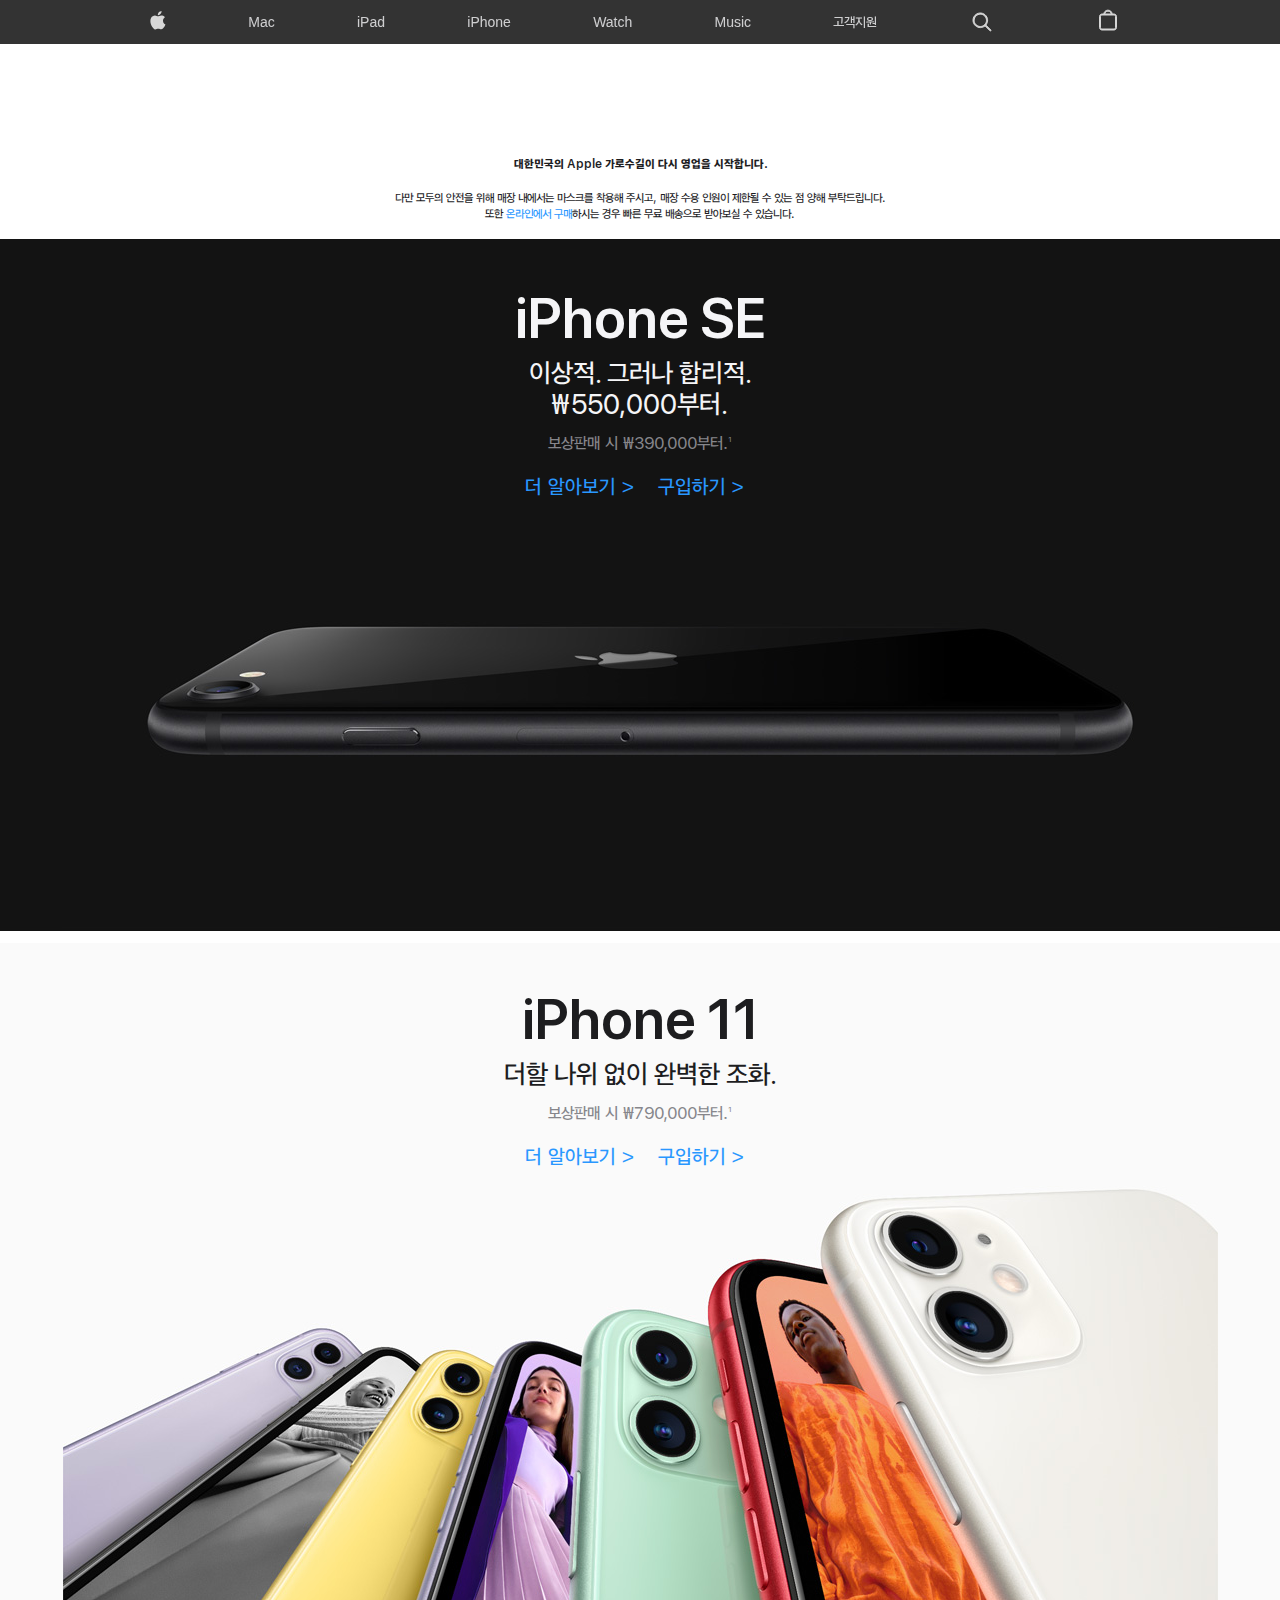
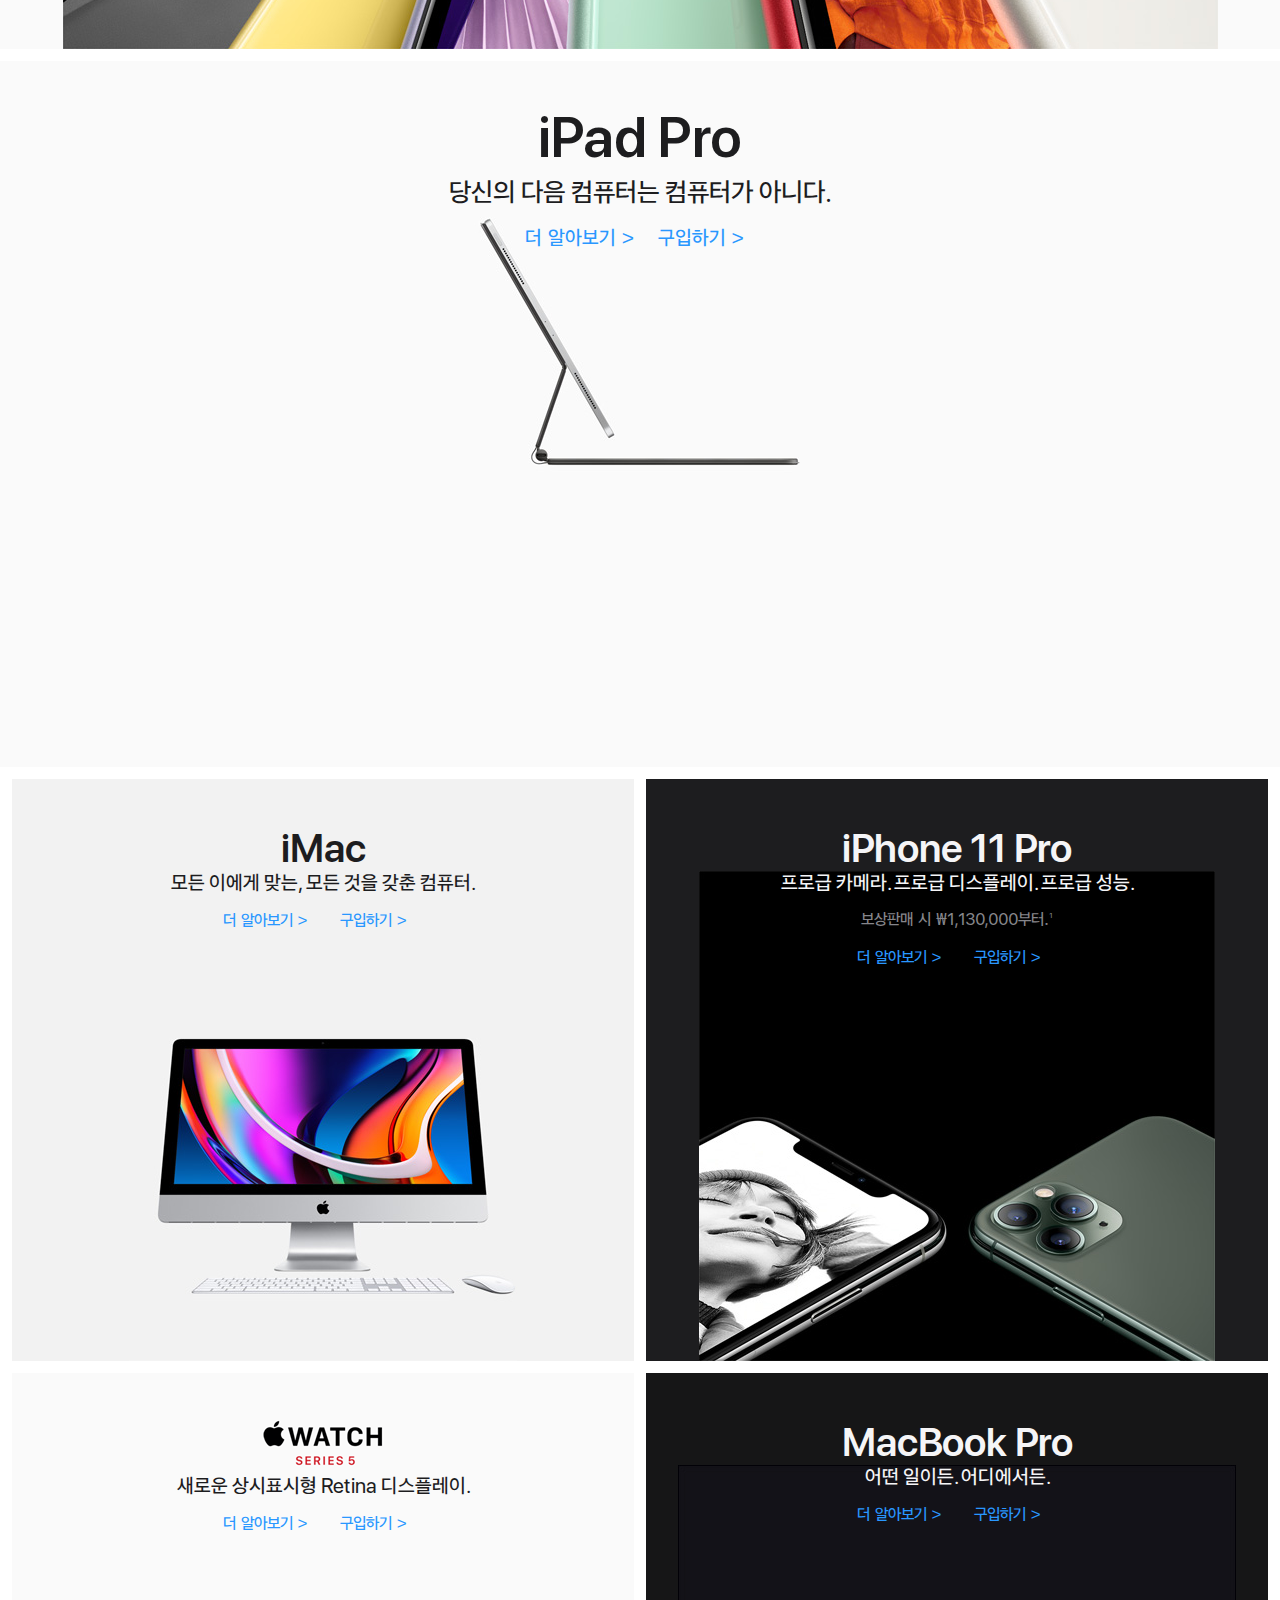
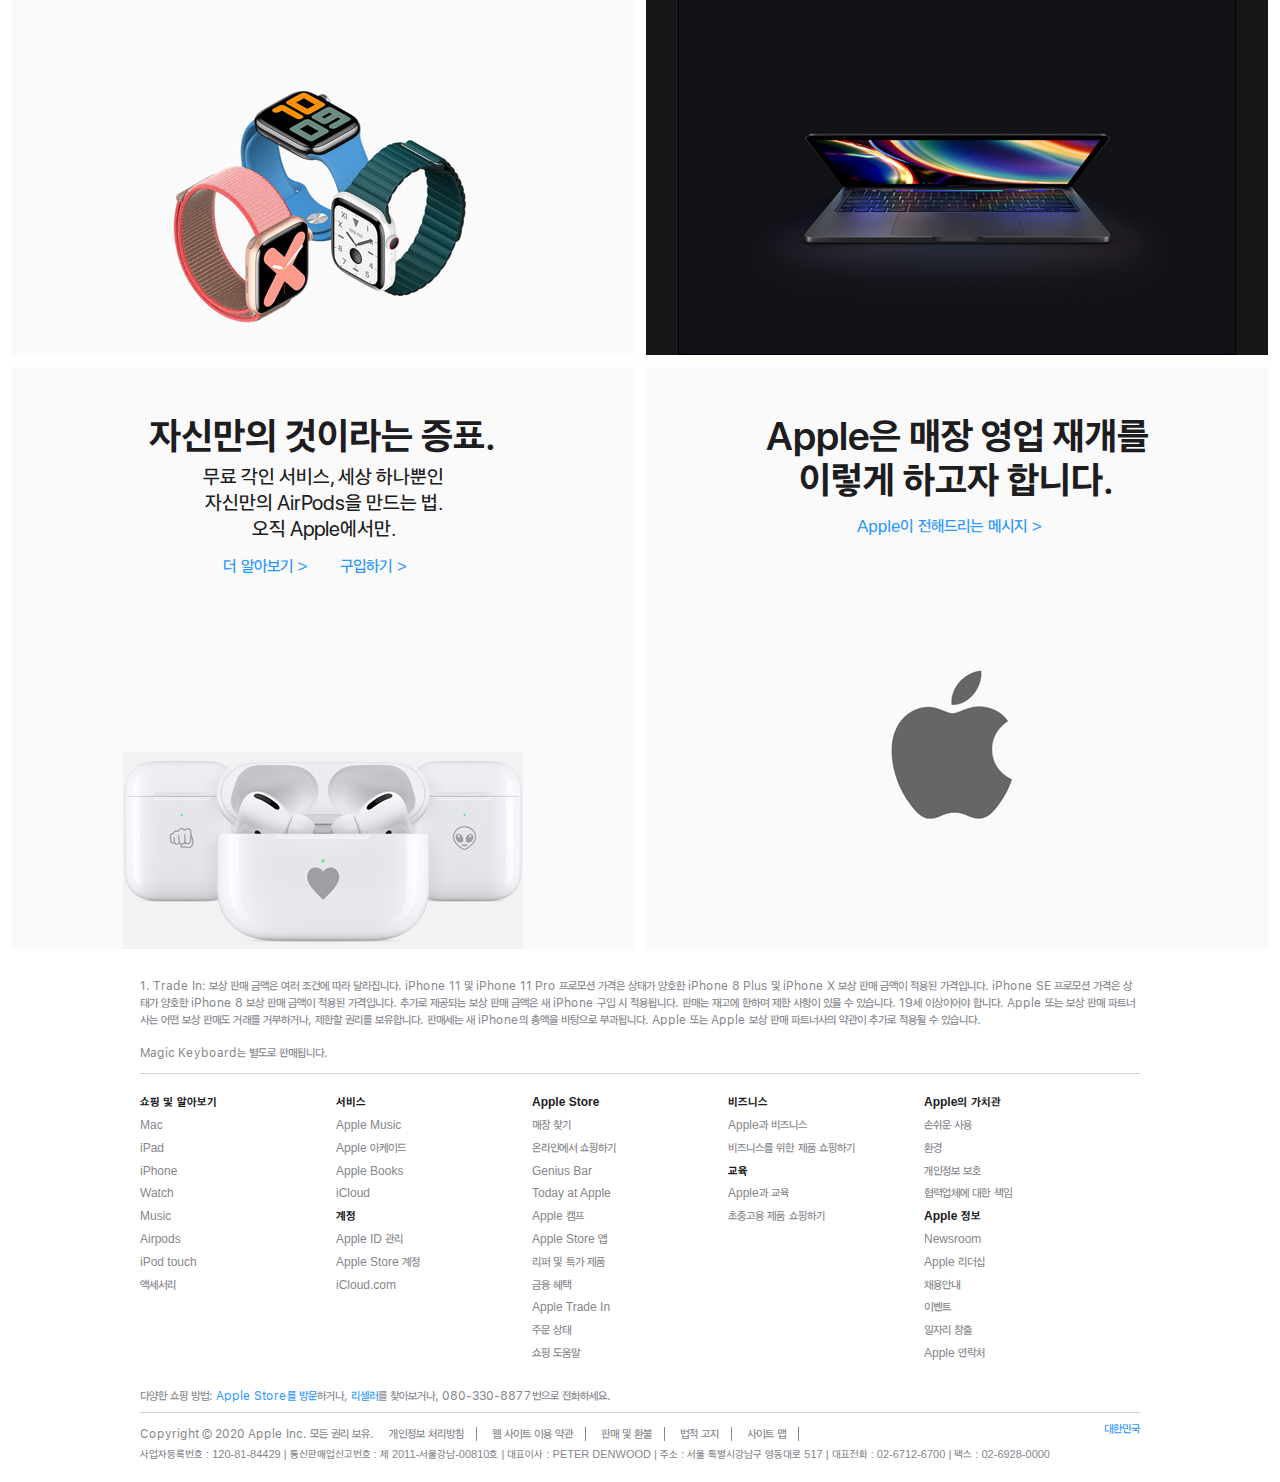
==== index.html @ c3482b44 "Add files via upload" ====
<html lang="ko">
<head>
   
   <title>Apple</title>

   <meta charset="UTF-8">
   <meta name="viewport" content="width=device-width, initial-scale=1.0">
   <meta name="description" content="Apple이 제시하는 혁신적인 세상을 만나고, iPhone, iPad, Apple Watch, Mac 등을 구입하는 것은 물론, Apple 액세서리, 엔터테인먼트, 전문가 기기 지원에 대해서도 살펴볼 수 있습니다.">
   <meta name="keywords" content="iMac,iPhone,iPad, Macbook,Apple TV,macOS,Digital,Smartphone">
   <meta name="author" content="Apple Inc.">

   <link rel="icon" type="image/x-icon" href="favicon.ico">
   <link rel="icon" type="image/x-icon" href="img/favicon_apple16.png" sizes="16x16">

   <link rel="stylesheet" type="text/css" href="css/common.css">
   <link rel="stylesheet" type="text/css" href="css/index.css">

   <!-- <link href="https://fonts.googleapis.com/css2?family=Nanum+Myeongjo&display=swap" rel="stylesheet"> -->
  
</head>

<body>

<header>
   <nav id="gnb"> 
      <ul class="nav_menu color_white_245"> 
         <li class="nav_menu_logo"><a href="index.html"><img src="img/nav_logo.svg"></a></li>
         <a href="mac/mac1.html" class="text_decoration_none"><li class="nav_menu_item">Mac</li></a>
         <a href="ipad/ipad.html"><li class="nav_menu_item">iPad</li></a>
         <a href="iphone/iphone.html"><li class="nav_menu_item">iPhone</li></a>
         <a href="watch/watch.html"><li class="nav_menu_item">Watch</li></a>
      <!-- <ul>
         <li>sub li 1</li>
         <li>sub li 2</li>
         <li>sub li 3</li>
      </ul> -->

         <a href="music/music.html"><li class="nav_menu_item">Music</li></a>
         <a href="support/support.html"><li class="nav_menu_item">고객지원</li></a>
         <a href=""><li class="nav_menu_item"><img src="img/nav_search.svg"></li></a>
         <a href=""><li class="nav_menu_item"><img src="img/nav_store.svg"></li></a>
         
      </ul>
   </nav>

   <nav id="gnb_m">
      <ul class="nav_menu_m">
         <li class="nav_menu_m_item">
            <a href="" class="nav_menu_m_button">
               <span></span>
               <span></span>
               <span></span>
            </a>
         </li>
         <li class="nav_menu_m_logo">
            <a href="index.html"><img src="img/nav_logo.svg"></a>
         </li>
         <li class="nav_menu_m_item">
            <a href=""><img src="img/nav_store.svg"></a>
         </li>
      </ul>
   </nav>
</header>

<main>
   <section id="alert">
         <div class="alert_banner bg_color_white">
            <p class="text_align_center">
               <strong>대한민국의 Apple 가로수길이 다시 영업을 시작합니다.</strong><br>
               <br>
               <span>다만 모두의 안전을 위해 매장 내에서는 마스크를 착용해 주시고,</span> 매장 수용 인원이 제한될 수 있는 점 양해 부탁드립니다.<br>
               또한 <a href="">온라인에서 구매</a>하시는 경우 빠른 무료 배송으로 받아보실 수 있습니다.
            </p>
         </div>
   </section>

   <section id="hero">

      <!-- Hero iPhnoneSE begin -->
      <div class="hero_iphonese bg_color_dark">
         <h2 class="text_align_center color_white_245">iPhone SE</h2>
         <h3 class="text_align_center color_white_245 margin_top_6">이상적. 그러나 합리적.<br>
         &#8361;550,000부터.</h3>
         <p class="p_large_17 color_gray_134 text_align_center margin_top_6">보상판매 시 &#8361;390,000부터.<sup>1</sup></p>
         <div class="link_more_wrap">
            <a href="">더 알아보기</a> &#62;
            <a href="" class="link_buy">구입하기</a> &#62;
         </div>
      </div>
      <!-- Hero iPhnoneSE end -->

      <!-- Hero iPhnone11 begin -->
      <div class="hero_iphone11 bg_color_gray_250">
         <h2 class="text_align_center color_dark">iPhone 11</h2>
         <h3 class="text_align_center color_dark margin_top_6">더할 나위 없이 완벽한 조화.</h3>
         <p class="p_large_17 color_gray_134 text_align_center margin_top_6">보상판매 시 &#8361;790,000부터.<sup>1</sup></p>
         <div class="link_more_wrap">
            <a href="">더 알아보기</a> &#62;
            <a href="" class="link_buy">구입하기</a> &#62;
         </div>
      </div>
      <!-- Hero iPhnone11 end -->

      <!-- Hero iPad pro begin -->
      <div class="hero_ipadpro bg_color_gray_250">
         <h2 class="text_align_center color_dark">iPad Pro</h2>
         <h3 class="text_align_center color_dark margin_top_6">당신의 다음 컴퓨터는 컴퓨터가 아니다.</h3>
         <div class="link_more_wrap">
            <a href="">더 알아보기</a> &#62;
            <a href="" class="link_buy">구입하기</a> &#62;
         </div>
      </div>
      <!-- Hero iPhnone pro end -->

   </section>

   <section id="promotion">
      <!-- Promotion 1 begin -->

      <div class="promotion_wrap">
         <!-- Promotion iMac begin -->
         <div class="promotion_imac">
            <h4 class="h4_large_40 text_align_center">iMac</h4>
            <h5 class="h5_large_21 text_align_center">모든 이에게 맞는, 모든 것을 갖춘 컴퓨터.</h5>
            <div class="promotion_link_more_wrap">
               <a href="">더 알아보기</a> &#62;  
               <a href="" class="promotion_link_buy">구입하기</a> &#62;
            </div>
         </div>
         <!-- Promotion iMac end -->

         <!-- Promotion iPhone 11 Pro begin -->
         <div class="promotion_iphone11pro">
            <h4 class="h4_large_40 text_align_center color_white_245">iPhone 11 Pro</h4>
            <h5 class="h5_large_21 text_align_center color_white_245">프로급 카메라. 프로급 디스플레이. 프로급 성능.</h5>
            <p class="p_large_17 color_gray_134 text_align_center margin_top_6">보상판매 시 &#8361;1,130,000부터.<sup>1</sup></p>
            <div class="promotion_link_more_wrap">
               <a href="">더 알아보기</a> &#62;  
               <a href="" class="promotion_link_buy">구입하기</a> &#62;
            </div>
         </div>
         <!-- Promotion iPhone 11 Pro end -->
      </div> 

      <!-- Promotion 1 end -->

      <!-- Promotion 2 begin -->

      <div class="promotion_wrap">
         <!-- Promotion Watch begin -->
         <div class="promotion_watch">
            <h4 class="h4_large_40 text_align_center">
               <img src="img/logo_watch.png" alt="애플 와치 로고" title="와치 로고"> </h4>
            <h5 class="h5_large_21 text_align_center margin_top_6">새로운 상시표시형 Retina 디스플레이.</h5>
            <div class="promotion_link_more_wrap">
               <a href="">더 알아보기</a> &#62;  
               <a href="" class="promotion_link_buy">구입하기</a> &#62;
            </div>
         </div>
         <!-- Promotion iMac end -->

         <!-- Promotion Macbook Pro begin -->
         <div class="promotion_macbookpro">
            <h4 class="h4_large_40 text_align_center color_white_245" title="맥북 프로">MacBook Pro</h4>
            <h5 class="h5_large_21 text_align_center color_white_245">어떤 일이든. 어디에서든.</h5>
            <div class="promotion_link_more_wrap">
               <a href="">더 알아보기</a> &#62;  
               <a href="" class="promotion_link_buy">구입하기</a> &#62;
            </div>
         </div>
         <!-- Promotion Macbbok Pro end -->
      </div> 

      <!-- Promotion 2 end -->

      <!-- Promotion 3 begin -->

      <div class="promotion_wrap">
         <!-- Promotion Airpods begin -->
         <div class="promotion_airpods">
            <h4 class="h4_large_40 text_align_center">자신만의 것이라는 증표.</h4>
            <h5 class="h5_large_21 text_align_center margin_top_6">무료 각인 서비스, 세상 하나뿐인<br>자신만의 AirPods을 만드는 법.<br>오직 Apple에서만.</h5>
            <div class="promotion_link_more_wrap">
               <a href="">더 알아보기</a> &#62;  
               <a href="" class="promotion_link_buy">구입하기</a> &#62;
            </div>
         </div>
         <!-- Promotion iMac end -->

         <!-- Promotion Opensales begin -->
         <div class="promotion_opensales">
            <h4 class="h4_large_40 text_align_center">Apple은 매장 영업 재개를<br>이렇게 하고자 합니다.</h4>
            
            <div class="promotion_link_more_wrap">
               <a href="">Apple이 전해드리는 메시지</a> &#62; 
            </div>
         </div>
         <!-- Promotion Macbbok Pro end -->
      </div> 

      <!-- Promotion 3 end -->

   </section>
</main>   

<footer>
   <div class="footer_wrap">
      <p class="footer_note">1. Trade In: 보상 판매 금액은 여러 조건에 따라 달라집니다. iPhone 11 및 iPhone 11 Pro 프로모션 가격은 상태가 양호한 iPhone 8 Plus 및 iPhone X 보상 판매 금액이
      적용된 가격입니다. iPhone SE 프로모션 가격은 상태가 양호한 iPhone 8 보상 판매 금액이 적용된 가격입니다. 추가로 제공되는 보상 판매 금액은 새 iPhone 구입 시 적용됩니다. 판매는 재고에 한하며 제한 사항이 있을 수 있습니다. 19세 이상이어야 합니다. Apple 또는 보상 판매 파트너사는 어떤 보상 판매도 거래를 거부하거나, 제한할 권리를 보유합니다. 판매세는 새 iPhone의 총액을 바탕으로 부과됩니다.
      Apple 또는 Apple 보상 판매 파트너사의 약관이 추가로 적용될 수 있습니다.<br>
      <br>
      Magic Keyboard는 별도로 판매됩니다.</p>

      <div class="footer_menu"> <!-- 전체 그룹핑 -->
         <div class="footer_menu_column"> <!-- 1단 -->
            <ul class="footer_menu_group">
               <li class="footer_menu_item font_weight_600 color_gray_29">쇼핑 및 알아보기<span>+</span></li>
               <li class="footer_menu_item"><a href="" class="footer_menu_item_text">Mac</a></li>
               <li class="footer_menu_item"><a href="">iPad</a></li>
               <li class="footer_menu_item"><a href="">iPhone</a></li>
               <li class="footer_menu_item"><a href="">Watch</a></li>
               <li class="footer_menu_item"><a href="">Music</a></li>
               <li class="footer_menu_item"><a href="">Airpods</a></li>
               <li class="footer_menu_item"><a href="">iPod touch</a></li>
               <li class="footer_menu_item"><a href="">액세서리</a></li>
            </ul>
         </div>
         <div class="footer_menu_column"> <!-- 2단 -->
            <ul class="footer_menu_group">
               <li>서비스<span>+</span></li>
               <li><a href="">Apple Music</a></li>
               <li><a href="">Apple 아케이드</a></li>
               <li><a href="">Apple Books</a></li>
               <li><a href="">iCloud</a></li>
            </ul>
            <ul class="footer_menu_group">
               <li>계정<span>+</span></li>
               <li><a href="">Apple ID 관리</a></li>
               <li><a href="">Apple Store 계정</a></li>
               <li><a href="">iCloud.com</a></li>
            </ul>
         </div>

         <div class="footer_menu_column"> <!-- 3단 -->
            <ul class="footer_menu_group">
               <li>Apple Store<span>+</span></li>
               <li><a href="">매장 찾기</a></li>
               <li><a href="">온라인에서 쇼핑하기</a></li>
               <li><a href="">Genius Bar</a></li>
               <li><a href="">Today at Apple</a></li>
               <li><a href="">Apple 캠프</a></li>
               <li><a href="">Apple Store 앱</a></li>
               <li><a href="">리퍼 및 특가 제품</a></li>
               <li><a href="">금융 혜택</a></li>
               <li><a href="">Apple Trade In</a></li>
               <li><a href="">주문 상태</a></li>
               <li><a href="">쇼핑 도움말</a></li>
            </ul>
         </div>
         <div class="footer_menu_column"> <!-- 4단 -->
            <ul class="footer_menu_group">
               <li>비즈니스<span>+</span></li>
               <li><a href="">Apple과 비즈니스</a></li>
               <li><a href="">비즈니스를 위한 제품 쇼핑하기</a></li>
            </ul>
            <ul class="footer_menu_group">
               <li>교육<span>+</span></li>
               <li><a href="">Apple과 교육</a></li>
               <li><a href="">초중고용 제품 쇼핑하기</a></li>
            </ul>
         </div>
         <div class="footer_menu_column"> <!-- 5단 -->
            <ul class="footer_menu_group">
               <li>Apple의 가치관<span>+</span></li>
               <li><a href="">손쉬운 사용</a></li>
               <li><a href="">환경</a></li>
               <li><a href="">개인정보 보호</a></li>
               <li><a href="">협력업체에 대한 책임</a></li>
            </ul>
            <ul class="footer_menu_group">
               <li>Apple 정보<span>+</span></li>
               <li><a href="">Newsroom</a></li>
               <li><a href="">Apple 리더십</a></li>
               <li><a href="">채용안내</a></li>
               <li><a href="">이벤트</a></li>
               <li><a href="">일자리 창출</a></li>
               <li><a href="">Apple 연락처</a></li>
            </ul>
         </div>

      </div> <!-- 전체 메뉴 그룹 닫음 -->

      <p class="footer_contact">다양한 쇼핑 방법: <a href="">Apple Store를 방문</a>하거나, <a href="">리셀러</a>를 찾아보거나, 080-330-8877번으로 전화하세요.</p>

      <div class="footer_copyright_wrap">
         <p class="footer_copyright"><span>Copyright © 2020 Apple Inc. 모든 권리 보유.</span> <a href="">개인정보 처리방침</a> <a href="">웹 사이트 이용 약관</a> <a href="">판매 및 환불</a> <a href="">법적 고지</a> <a href="">사이트 맵</a></p> 
         <p class="footer_global"><a href="">대한민국</a></p>
      </div>

      <p class="footer_address">
         <span>사업자등록번호 : 120-81-84429 |</span> <span>통신판매업신고번호 : 제 2011-서울강남-00810호 |</span>
         <span>대표이사 : PETER DENWOOD |</span>
         <span>주소 : 서울 특별시강남구 영동대로 517 |</span>
         <span>대표전화 : 02-6712-6700 |</span> 
         <span>팩스 : 02-6928-0000</span></p>
   </div>

</footer>

</body>
</html>
---- css/common.css ----
/* 초기화 스타일 CSS */

* { margin:0 ; }

ul { list-style: none; padding: 0; }
li { margin:0;}

body { color:rgb(29,29,31);}


@font-face { 
   font-family:'SF Pro KR' ;
   font-style: normal;
   font-weight: 200;
   src: url(../font/SFProKRDisplay_light.woff2)
   format('woff2');
   } 

 @font-face { 
   font-family:'SF Pro KR' ;
   font-style: normal;
   font-weight: 400;
   src: url(../font/SFProKRDisplay_regular.woff2)
   format('woff2');
   } 

 @font-face { 
   font-family:'SF Pro KR' ;
   font-style: normal;
   font-weight: 600;
   src: url(../font/SFProKRDisplay_semibold.woff2)
   format('woff2');
   } 

   @font-face { 
      font-family:'SF Pro KR' ;
      font-style: normal;
      font-weight: 800;
      src: url(../font/SFProKRDisplay_bold.woff2)
      format('woff2');
      } 

 @font-face { 
   font-family:'SF Pro Display' ;
   font-style: normal;
   font-weight: 400;
   src: url(../font/sf-pro-display_regular.woff2)
   format('woff2');
   } 

 @font-face { 
   font-family:'SF Pro Display' ;
   font-style: normal;
   font-weight: 600;
   src: url(../font/sf-pro-display_semibold.woff2)
   format('woff2');
   } 

 @font-face { 
   font-family:'SF Pro Text' ;
   font-style: normal;
   font-weight: 400;
   src: url(../font/sf-pro-text_regular.woff2)
   format('woff2');
   } 

 @font-face { 
   font-family:'SF Pro Text' ;
   font-style: normal;
   font-weight: 600;
   src: url(../font/sf-pro-text_semibold.woff2)
   format('woff2');
   } 

/* Typo 스타일 */

h1 {   }

h2 { 
   font-family:'SF Pro KR', 'SF Pro Display', serif;
   font-size:56px;
   font-weight:600;
   font-style: normal;
   line-height: 66px;
   -webkit-font-smoothing:antialiased;
}

h3 {  
   font-family: 'SF Pro KR','SF Pro Display', sans-serif;
   font-size:28px;
   font-weight:400;
   font-style: normal;
   line-height: 31px;
   -webkit-font-smoothing:antialiased;
}

h4 { 

}
h5 {   }

h6 { }

p {          
   font-family: 'SF Pro KR', 'SF Pro Text', sans-serif;
   font-size:12px;
   font-weight:400;
   font-style: normal;
   line-height: 16.8px;  
   -webkit-font-smoothing:antialiased;
}

.h4_large_40 { 
font-family: 'SF Pro KR', 'SF Pro Display',sans-serif;
font-size:40px;
font-weight:600;
font-style:normal;
line-height:44px;
-webkit-font-smoothing:antialiased;
}

.h5_large_21 { 
   font-family: 'SF Pro KR', 'SF Pro Display',sans-serif;
   font-size:21px;
   font-weight:400;
   font-style:normal;
   line-height:26px;
   -webkit-font-smoothing:antialiased;
}

.p_large_17 {
   font-family: 'SF Pro KR','SF Pro Text', sans-serif;
   font-size:17px;
   font-weight:400;
   font-style: normal;
   line-height: 27px; 
   -webkit-font-smoothing:antialiased;
}

/* 링크 스타일 */

a:link {  text-decoration: none; color:#2997ff; }
a:hover {  text-decoration: underline; color:#2997ff; }
a:active {  text-decoration: none; color:#2997ff; }
a:visited {  text-decoration: none; color:#2997ff; }

.text_decoration_none {text-decoration:none;}

/* 정렬 스타일 */

.text_align_center {  text-align: center; }

/* 컬러 관련 스타일 */

.bg_color_white { background-color:white;  }
.bg_color_dark { background-color:rgb(19,19,19);}
.bg_color_gray_250 { background-color:rgb(250,250,250);} 

.color_white_245 { color:rgb(245,245,247);} 
.color_gray_134 {color: rgb(134,134,139);}  

/* 여백 관련 스타일 */

.margin_top_6 { margin-top:6px;}
.margin_top_7 { margin-top:7px;}
.margin_top_14 { margin-top:14px;}
.margin_bottom_12 { margin-top:14px;}


/* Header 부분 스타일 */

/* gnb 스타일 */


#gnb { background-color: rgba(0, 0, 0, 0.8); position: fixed; width: 100%; top:0; left:0;    } 
 
.nav_menu { list-style:none; display: flex;
justify-content: space-between;
width: 980px; height: 44px;  margin: 0 auto; padding:0; }

.nav_menu_logo { line-height: 44px; opacity: 0.8; }
.nav_menu_logo:hover { opacity: 1; }

.nav_menu li {  text-decoration:none;} 

.nav_menu a:link { text-decoration:none; }

.nav_menu_item { margin: 0 0 0 0px;
font-family: 'SF Pro KR', sans-serif;
font-size:14px;
font-weight:400;
font-style:normal;
line-height:44px;
color:rgb(245,245,247);
opacity: 0.8;
}
            
.nav_menu_item:hover { opacity: 1; text-decoration: none;}

/* .nav_menu a:last-child{
   display: none;
   /* visibility: hidden; */
} */







/* 푸터 부분 스타일 */

footer { background-color: rgb(245,245,247);  }

.footer_wrap { width:1000px; padding: 0 10px; margin: 0 auto;}
.footer_note { 
padding:17px 0 11px;
border-bottom: 1px solid rgb(210,210,215);
color:rgb(134,134,139);
}
.footer_menu { display:flex;
padding:20px 0;
}
.footer_menu_column { width: 196px;}
.footer_menu_group { 
list-style: none;
padding:0;

font-family: 'SF Pro KR', sans-serif;
font-size:12px;
font-weight:400;
font-style: normal;
line-height: 16px;
color:rgb(81,81,84);
}
.footer_menu_item { margin:0 0 6.8px; }

/* .footer_menu_item_text { color:green; } */

.footer_menu_group li { margin:0 0 6.8px; color:rgb(134,134,139); }
.footer_menu_group li:first-child { font-weight: 600; color:rgb(29,29,31); display: flex; justify-content: space-between; padding: 0 10px 0 0;}
.footer_menu_group li:first-child span{
   display: none;
}

.footer_menu_group a {color:rgb(134,134,139);}
.footer_menu_group a:hover {color:rgb(81,81,84);}


.font_weight_600 { font-weight: 600;}
.color_gray_29 {color:rgb(29,29,31);}
.footer_contact { border-bottom:1px solid rgb(210,210,215);
padding: 0 0 7px; margin:0 0 8px;
color:rgb(134,134,139); }

.footer_copyright_wrap { display: flex; justify-content: space-between;}

.footer_copyright { margin:5px 0;
color:rgb(134,134,139); }

.footer_copyright a { color:rgb(134,134,139); padding: 0 12px 0 ; border-right:1px solid rgb(134,134,139); }
.footer_copyright a:hover { color:rgb(29,29,31);}

.footer_address { 
font-family: 'SF Pro KR', sans-serif;
font-size:11px;
font-weight:400;
font-style: normal;
line-height: 15px;
color:rgb(134,134,139);
padding: 0 0 20px;
}

/* CSS Selector 연습  */

/* #gnb ul{
   border: 1px solid aliceblue;
}

#gnb li{
   border: 3px solid yellow;
}

#gnb .nav_menu_logo{
   border: 4px solid violet;
}

#gnb ul ul{
   border: 5px solid brown;
}

 */


/* 모바일 CSS */
/* @media screen and (max-width:767px){
   .nav_menu{
      width: 200px;
      padding: 0 20px;
      box-sizing: border-box;
   }
   .nav_menu a{
      display: none;      
   }   
   .nav_menu a:first-child{
      display: block;
   }
   .nav_menu a:last-child{
      display: inline-block;
   }
} */

@media screen and (max-width:767px){

   /* Typo 스타일 */

h1 {   }

h2 { 
   font-family:'SF Pro KR', 'SF Pro Display', serif;
   font-size:48px;
   font-weight:600;
   font-style: normal;
   line-height: 60px;
   -webkit-font-smoothing:antialiased;
}

h3 {  
   font-family: 'SF Pro KR','SF Pro Display', sans-serif;
   font-size:19px;
   font-weight:400;
   font-style: normal;
   line-height: 29px;
   -webkit-font-smoothing:antialiased;
}

h4 { 

}
h5 {   }

h6 { }

p {          
   font-family: 'SF Pro KR', 'SF Pro Text', sans-serif;
   font-size:12px;
   font-weight:400;
   font-style: normal;
   line-height: 16px;  
   -webkit-font-smoothing:antialiased;
}

.h4_large_40 { 
font-family: 'SF Pro KR', 'SF Pro Display',sans-serif;
font-size:36px;
font-weight:600;
font-style:normal;
line-height:44px;
-webkit-font-smoothing:antialiased;
}

.h5_large_21 { 
   font-family: 'SF Pro KR', 'SF Pro Display',sans-serif;
   font-size:19px;
   font-weight:400;
   font-style:normal;
   line-height:26px;
   -webkit-font-smoothing:antialiased;
}

.p_large_17 {
   font-family: 'SF Pro KR','SF Pro Text', sans-serif;
   font-size:15px;
   font-weight:400;
   font-style: normal;
   line-height: 27px; 
   -webkit-font-smoothing:antialiased;
}


   #gnb{display: none;}

   #gnb_m{
      background-color: rgba(0, 0, 0, 0.8); position: fixed; width: 100%; top:0; left:0;  
      box-sizing: border-box;
      }

   .nav_menu_m { list-style:none; display: flex;
      justify-content: space-between;
      
      width: 100%; height: 44px;  margin: 0 auto; padding:0 10px; 
      box-sizing: border-box;
   }
      
      .nav_menu_m_logo { line-height: 44px; opacity: 0.8; }

      .nav_menu_m_logo:hover { opacity: 1; }
      
      .nav_menu_m li {  text-decoration:none;} 
      
      .nav_menu_m a:link { text-decoration:none; }
      
      .nav_menu_m_item { margin: 0 0 0 0px;
      font-family: 'SF Pro KR', sans-serif;
      font-size:14px;
      font-weight:400;
      font-style:normal;
      line-height:44px;
      color:rgb(245,245,247);
      opacity: 0.8;
      }
                  
      .nav_menu_item:hover { opacity: 1; text-decoration: none;}
      /* .nav_menu_m_item a:first-child {
      
      } */
      /* .nav_menu_m_item a span{
         display: block;         
         border-top: 2px solid rgb(250,250,250);
         width: 20px;
         height: 2px;                  
      }

      .nav_menu_m_item a span:first-child{
         margin: 16px 0 0 0;
         transform: rotate(45deg);
         transform-origin: 50% 50%;
      }
      .nav_menu_m_item a span:last-child{
         margin: -4px 0 0 1px;
         transform: rotate(-45deg);
         transform-origin: 50% 50%;
      }
       */
       .nav_menu_m_button{
         display: block;
         position: relative;
         width: 30px;
         height: 44px;
         background-color: salmon;
       }

       .nav_menu_m_button span:first-child{
         display: block;         
         position: absolute;
         border-top: 1px solid rgb(250,250,250);
         width: 16px;
         height: 1px; 
         top: 16px;                 
         left: 7px;
         transition: all 0.4s;
      }

       .nav_menu_m_button span:nth-child(2){
         display: block;         
         position: absolute;
         border-top: 1px solid rgb(250,250,250);
         width: 16px;
         height: 1px; 
         top: 22px;                 
         left: 7px;
         /* transition: all 0.4s; */
      }

      .nav_menu_m_button span:last-child{
         display: block;         
         position: absolute;
         border-top: 1px solid rgb(250,250,250);
         width: 16px;
         height: 1px; 
         top: 28px;                 
         left: 7px;
         transition: all 0.4s;
      }

      .nav_menu_m_button:hover span:first-child{
         transform: rotate(45deg);
         top: 22px;      
      }

      .nav_menu_m_button:hover span:nth-child(2){
         visibility: hidden;      
      }

      .nav_menu_m_button:hover span:last-child{         
         transform: rotate(-45deg);
         top: 22px;         
      }
      .footer_wrap { width:100%; padding: 0 10px; margin: 0 auto;}

            
            /* 푸터 부분 스타일 */

      footer { background-color: rgb(245,245,247);  }

      .footer_wrap { width:100%; padding: 0 10px; margin: 0 auto;}
      .footer_note { 
      padding:17px 0 11px;
      border-bottom: 1px solid rgb(210,210,215);
      color:rgb(134,134,139);
      word-break: keep-all;
      }
      .footer_menu { display:flex;
      padding:20px 0;
      flex-wrap: wrap;
      }
      .footer_menu_column { width: 100%;}
      .footer_menu_group { 
      list-style: none;
      padding:0;
      font-family: 'SF Pro KR', sans-serif;
      font-size:12px;
      font-weight:400;
      font-style: normal;
      line-height: 16px;
      color:rgb(134,134,139);
      height: 15px;
      overflow: hidden;
      padding: 0 0 10px 0;
      margin: 0 0 10px 0;
      border-bottom: 1px solid rgba(134, 134, 134, 0.3);
      }
      .footer_menu_item { margin:0 0 6.8px; }

      /* .footer_menu_item_text { color:green; } */

      .footer_menu_group li { margin:0 0 6.8px; color:rgb(134,134,139); }
      .footer_menu_group li:first-child { font-weight: 600; color:rgb(29,29,31);}
      .footer_menu_group li:first-child span{
         display: block;
      }

      .footer_menu_group a {color:rgb(134,134,139);}
      .footer_menu_group a:hover {color:rgb(81,81,84);}


      .font_weight_600 { font-weight: 600;}
      .color_gray_29 {color:rgb(29,29,31);}
      .footer_contact { border-bottom:1px solid rgb(210,210,215);
      padding: 0 0 7px; margin:0 0 8px;
      color:rgb(134,134,139); 
      word-break: keep-all;}

      .footer_copyright_wrap { display: flex; justify-content: space-between;
      flex-direction: column-reverse;}
      .footer_copyright_wrap span{
         display: block;
         margin: 10px 0;
      }

      .footer_copyright { margin:5px 0;
      color:rgb(134,134,139); }

      .footer_copyright a { color:rgb(134,134,139); padding: 0 12px 0 0; margin:0 12px 0 0; border-right:1px solid rgb(134,134,139); }
      .footer_copyright a:hover { color:rgb(29,29,31);}

      .footer_address { 
      font-family: 'SF Pro KR', sans-serif;
      font-size:11px;
      font-weight:400;
      font-style: normal;
      line-height: 15px;
      color:rgb(134,134,139);
      padding: 0 0 20px;
      }

      .footer_address span { 
         display: block;
      }



      
}
---- css/index.css ----
/* 전체 스타일 */

 * { margin:0 ; }
 body { color:rgb(29,29,31);}

 /* 요소 스타일 */

 /* @font-face {
    font-family: SF;
    src:url('../font/SFProKRDisplay_regular.woff2');
    } */

 /* @import url('https://fonts.googleapis.com/css2?family=Nanum+Myeongjo&display=swap'); */

 /* @import url('https://fonts.googleapis.com/css2?family=Noto+Sans+KR:wght@100&display=swap'); */

 sup { font-size:8px;}  

 #alert { margin:44px 0 0;}


 /*  고객 공지사항 클래스 */

 .alert_banner {  padding:16px 0;}

 /*  Hero iPhoneSE 클래스 */

 .hero_iphonese {
    padding-top:47px;  height: 645px;  
    background-image: url('../img/hero_iphonese.jpg'); 
    background-size: auto;
    background-repeat: no-repeat; 
    background-position: center 110px; 
    margin-bottom: 12px;
    }


 .link_more_wrap {
    width:230px; margin:14 auto 0; 
    font-family: 'SF Pro KR', sans-serif;
    font-size:21px;
    font-weight:400;
    font-style: normal;
    line-height: 32px;
    color:#2997ff;
   
    }
 
 .link_buy { margin: 0 0 0 18px;}

 
 /*  Hero iPhone11 클래스 */

 .hero_iphone11 {
    padding-top:44px;    
    background-image: url('../img/hero_iphone11.jpg'); height: 662px;
    background-size: auto;
    background-repeat: no-repeat; 
    background-position: center bottom; 
    margin-bottom: 12px;
    } 

 /*  Hero iPad Pro 클래스 */

 .hero_ipadpro {
    padding-top:44px;    
    background-image: url('../img/hero_ipadpro.jpg'); height: 662px;
    background-size: auto;
    background-repeat: no-repeat; 
    background-position: center -60px; 
    margin-bottom: 12px;
   
    }   


 /* Promotion Wrap 클래스 */

 .promotion_wrap { display: flex; padding: 0 12px;} 


 /*  Promotion iMac 클래스 */

  .promotion_imac {
    padding-top:47px;   

    background-image: url('../img/promotion_imac.jpg'); 
    width: 50%; height: 535px;
    background-size: auto;
    background-repeat: no-repeat; 
    background-position: center bottom; 
    margin-bottom: 12px;
    background-color:rgb(242,242,242);
    }   

 .promotion_link_more_wrap {
    width:200px; margin:14 auto 0; 
    font-family: 'SF Pro KR', sans-serif;
    font-size:17px;
    font-weight:400;
    font-style: normal;
    line-height: 21px;
    color:#2997ff;
  
    }
   
 .promotion_link_buy { margin: 0 0 0 28px;}



 /*  Promotion iPhone11 Pro 클래스 */

 .promotion_iphone11pro {
    padding-top:47px;   
    background-image: url('../img/pomotion_iphone11pro.jpg'); 
    width: 50%; height: 535px;
    background-size: auto;
    background-repeat: no-repeat; 
    background-position: center bottom; 
    margin-bottom: 12px;
    background-color:rgb(29,29,31);
    margin: 0 0 0 12px;
    }   


 .promotion_link_more_wrap {
    width:200px; margin:14 auto 0; 
    font-family: 'SF Pro KR', sans-serif;
    font-size:17px;
    font-weight:400;
    font-style: normal;
    line-height: 21px;
    color:#2997ff;
  
    }
   
 .promotion_link_buy { margin: 0 0 0 28px;}


 /*  Promotion Watch 클래스 */

 .promotion_watch {
    padding-top:47px;   
    background-image: url('../img/promotion_watch.jpg'); 
    width: 50%; height: 535px;
    background-size: auto;
    background-repeat: no-repeat; 
    background-position: center bottom; 
    margin-bottom: 12px;
    background-color:rgb(250,250,250);
    }  
  
 /*  Promotion Macbook Pro 클래스 */

 .promotion_macbookpro {
    padding-top:47px;   
    background-image: url('../img/promotion_macbookpro.jpg'); 
    width: 50%; height: 535px;
    background-size: auto;
    background-repeat: no-repeat; 
    background-position: center bottom; 
    margin-bottom: 12px;
    background-color:rgb(22,22,23);
    margin: 0 0 0 12px;
    }   

 /*  Promotion Airpods 클래스 */

 .promotion_airpods {
    padding-top:47px;   
    background-image: url('../img/promotion_airpods.jpg'); 
    width: 50%; height: 535px;
    background-size: auto;
    background-repeat: no-repeat; 
    background-position: center bottom; 
    margin-bottom: 12px;
    background-color:rgb(250,250,250);
    
    }   

 /*  Promotion Opensales 클래스 */

 .promotion_opensales {
    padding-top:47px;   
    background-image: url('../img/promotion_opensales.jpg'); 
    width: 50%; height: 535px;
    background-size: auto;
    background-repeat: no-repeat; 
    background-position: center bottom; 
    margin-bottom: 12px;
    background-color:rgb(250,250,250);
    margin: 0 0 0 12px;
    }   
 

 @media screen and (max-width:767px){
   .link_more_wrap {
      font-size:19px;
      text-align: center;     
      }

      .hero_iphonese {
         width: 100%;
         padding-top:47px;
         height: 500px;  
         background-image: url('../img/hero_iphonese.jpg'); 
         background-size: 100%;
         background-repeat: no-repeat; 
         background-position: center 250px; 
         margin-bottom: 12px;
         }

      .alert_banner span{
         display: block;
      }   

      /*  Hero iPhone11 클래스 */

      .hero_iphone11 {
         padding-top:44px;    
         background-image: url('../img/hero_iphone11.jpg'); height: 500px;
         background-size: 150%;
         background-repeat: no-repeat; 
         background-position: center bottom; 
         margin-bottom: 12px;
         } 

      /*  Hero iPad Pro 클래스 */

      .hero_ipadpro {
         padding-top:44px;    
         background-image: url('../img/hero_ipadpro.jpg'); height: 500px;
         background-size: 150%;
         background-repeat: no-repeat; 
         background-position: center -60px; 
         margin-bottom: 12px;      
         }   

      .promotion_wrap{
         display: flex;
         padding: 0 12px;
         flex-wrap: wrap;
      }
      .promotion_imac {
         padding-top:47px;        
         background-image: url('../img/promotion_imac.jpg'); 
         width: 100%; height: 535px;
         background-size: auto;
         background-repeat: no-repeat; 
         background-position: center bottom; 
         margin-bottom: 12px;
         background-color:rgb(242,242,242);
         }   

         .promotion_link_more_wrap {
            width:200px; margin:14 auto 0; 
            font-family: 'SF Pro KR', sans-serif;
            font-size:17px;
            font-weight:400;
            font-style: normal;
            line-height: 21px;
            color:#2997ff;
          
            }
           
         .promotion_link_buy { margin: 0 0 0 28px;}
        
        
        
         /*  Promotion iPhone11 Pro 클래스 */
        
         .promotion_iphone11pro {
            padding-top:47px;   
            background-image: url('../img/pomotion_iphone11pro.jpg'); 
            width: 100%; height: 535px;
            background-size: auto;
            background-repeat: no-repeat; 
            background-position: center bottom; 
            margin-bottom: 12px;
            background-color:rgb(29,29,31);
            margin: 0 0 0 12px;
            }   
        
        
         .promotion_link_more_wrap {
            width:200px; margin:14 auto 0; 
            font-family: 'SF Pro KR', sans-serif;
            font-size:17px;
            font-weight:400;
            font-style: normal;
            line-height: 21px;
            color:#2997ff;
          
            }
           
         .promotion_link_buy { margin: 0 0 0 28px;}
        
        
         /*  Promotion Watch 클래스 */
        
         .promotion_watch {
            padding-top:47px;   
            background-image: url('../img/promotion_watch.jpg'); 
            width: 100%; height: 535px;
            background-size: auto;
            background-repeat: no-repeat; 
            background-position: center bottom; 
            margin-bottom: 12px;
            background-color:rgb(250,250,250);
            }  
          
         /*  Promotion Macbook Pro 클래스 */
        
         .promotion_macbookpro {
            padding-top:47px;   
            background-image: url('../img/promotion_macbookpro.jpg'); 
            width: 100%; height: 535px;
            background-size: auto;
            background-repeat: no-repeat; 
            background-position: center bottom; 
            margin-bottom: 12px;
            background-color:rgb(22,22,23);
            margin: 0 0 0 12px;
            }   
        
         /*  Promotion Airpods 클래스 */
        
         .promotion_airpods {
            padding-top:47px;   
            background-image: url('../img/promotion_airpods.jpg'); 
            width: 100%; height: 535px;
            background-size: auto;
            background-repeat: no-repeat; 
            background-position: center bottom; 
            margin-bottom: 12px;
            background-color:rgb(250,250,250);
            
            }   
        
         /*  Promotion Opensales 클래스 */
        
         .promotion_opensales {
            padding-top:47px;   
            background-image: url('../img/promotion_opensales.jpg'); 
            width: 100%; height: 535px;
            background-size: auto;
            background-repeat: no-repeat; 
            background-position: center bottom; 
            margin-bottom: 12px;
            background-color:rgb(250,250,250);
            margin: 0 0 0 12px;
            }   
         
     

 }
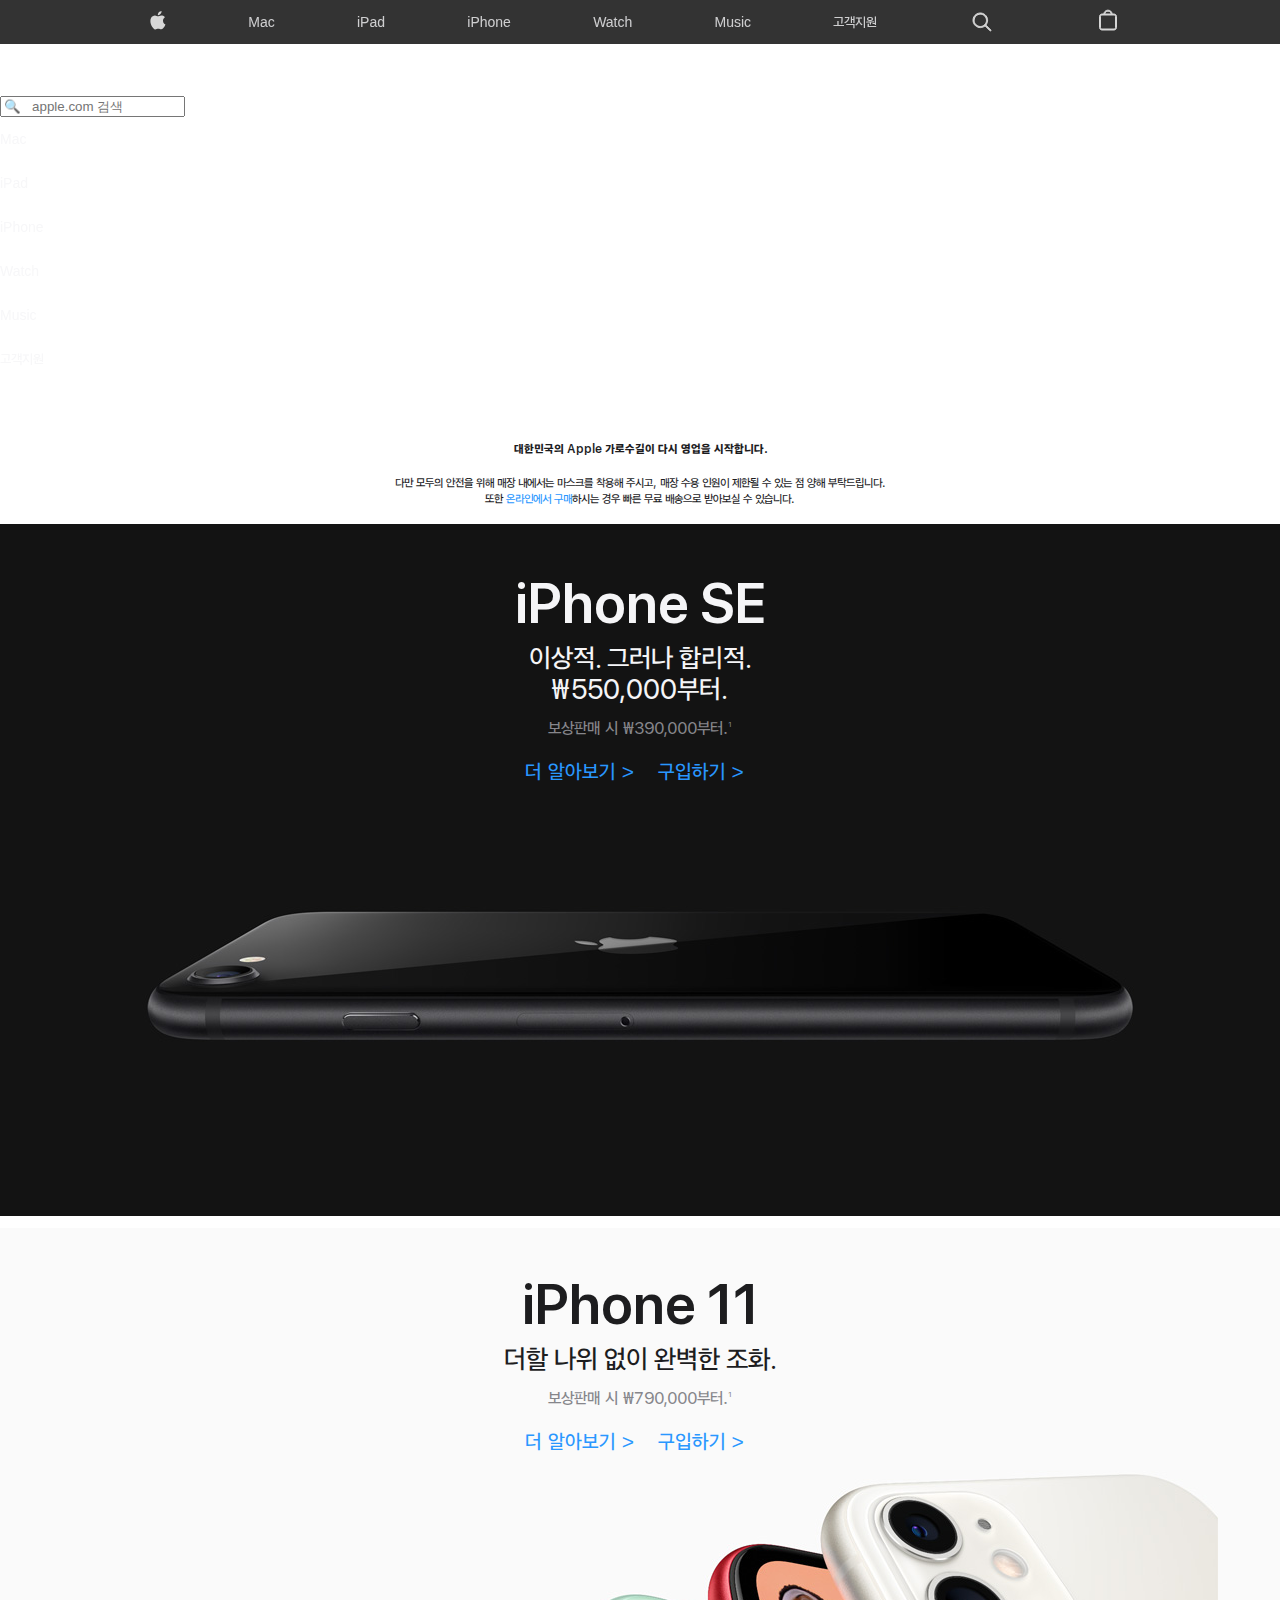
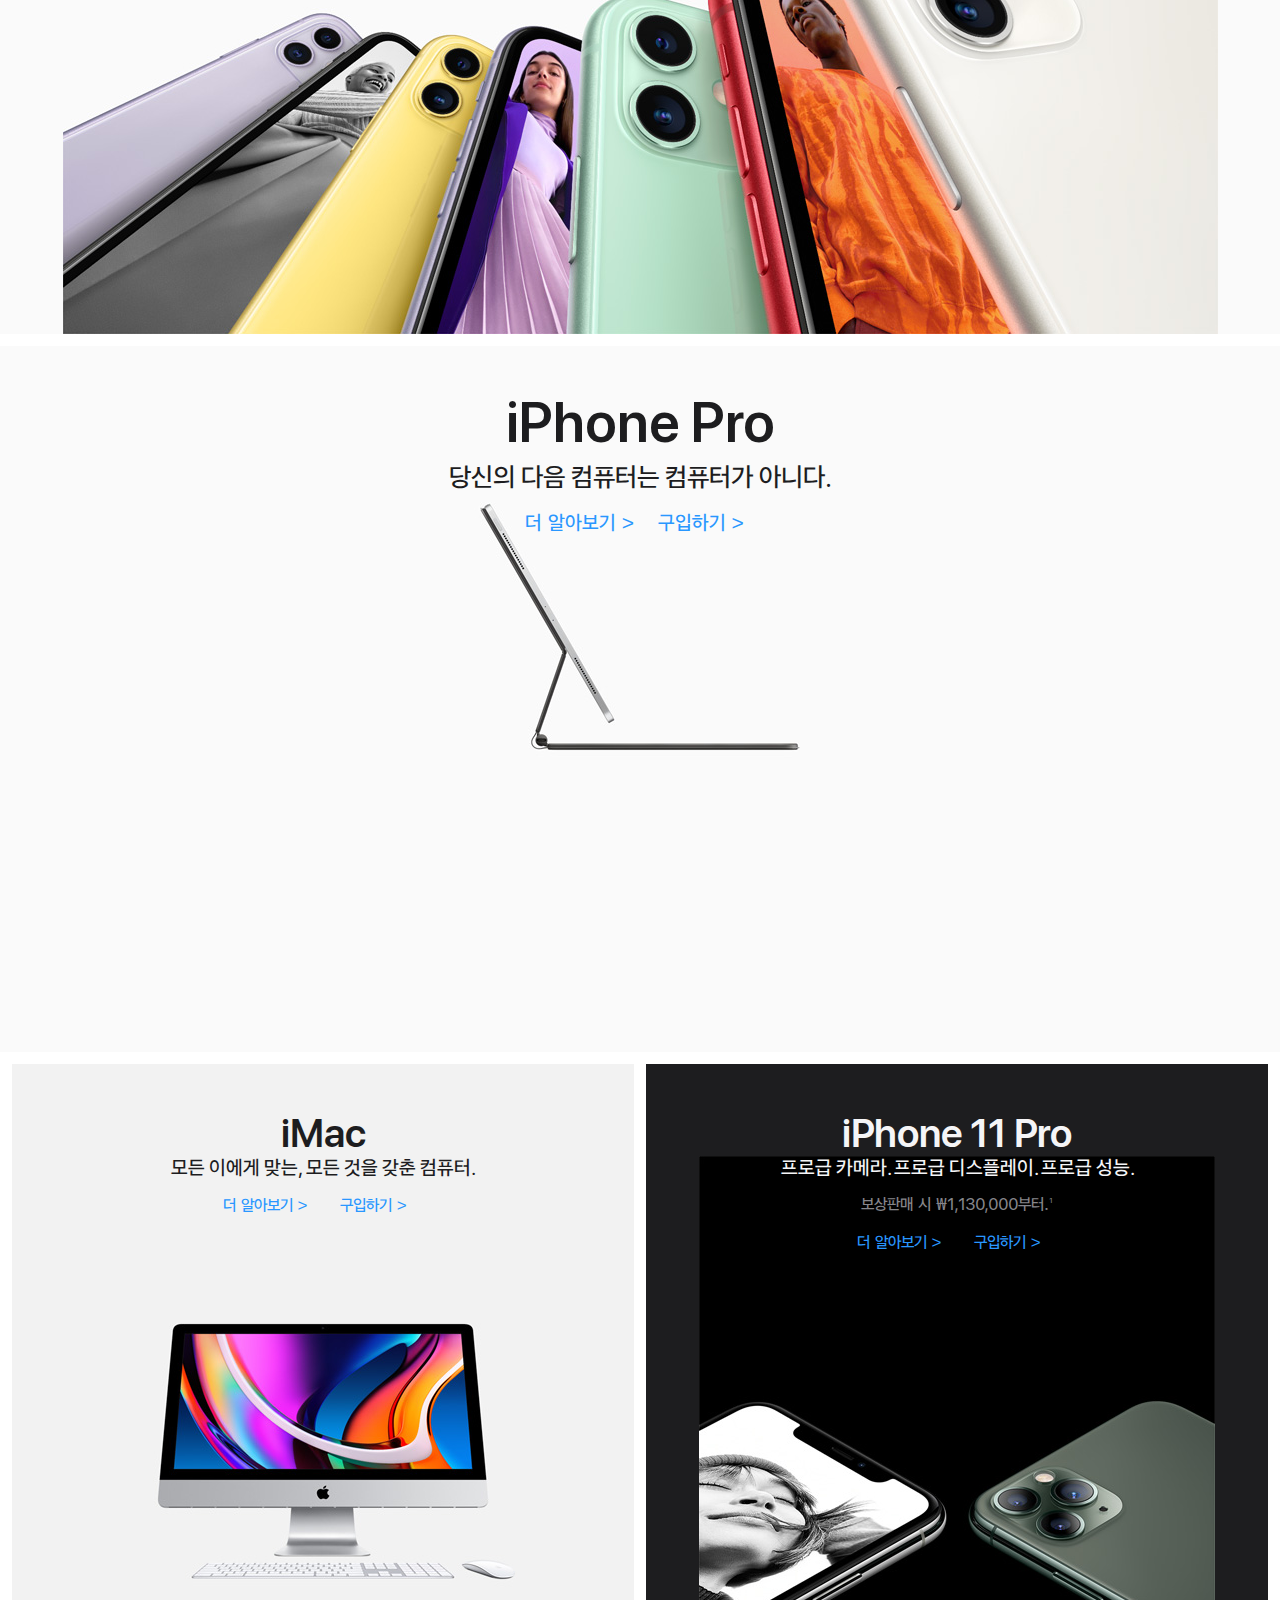
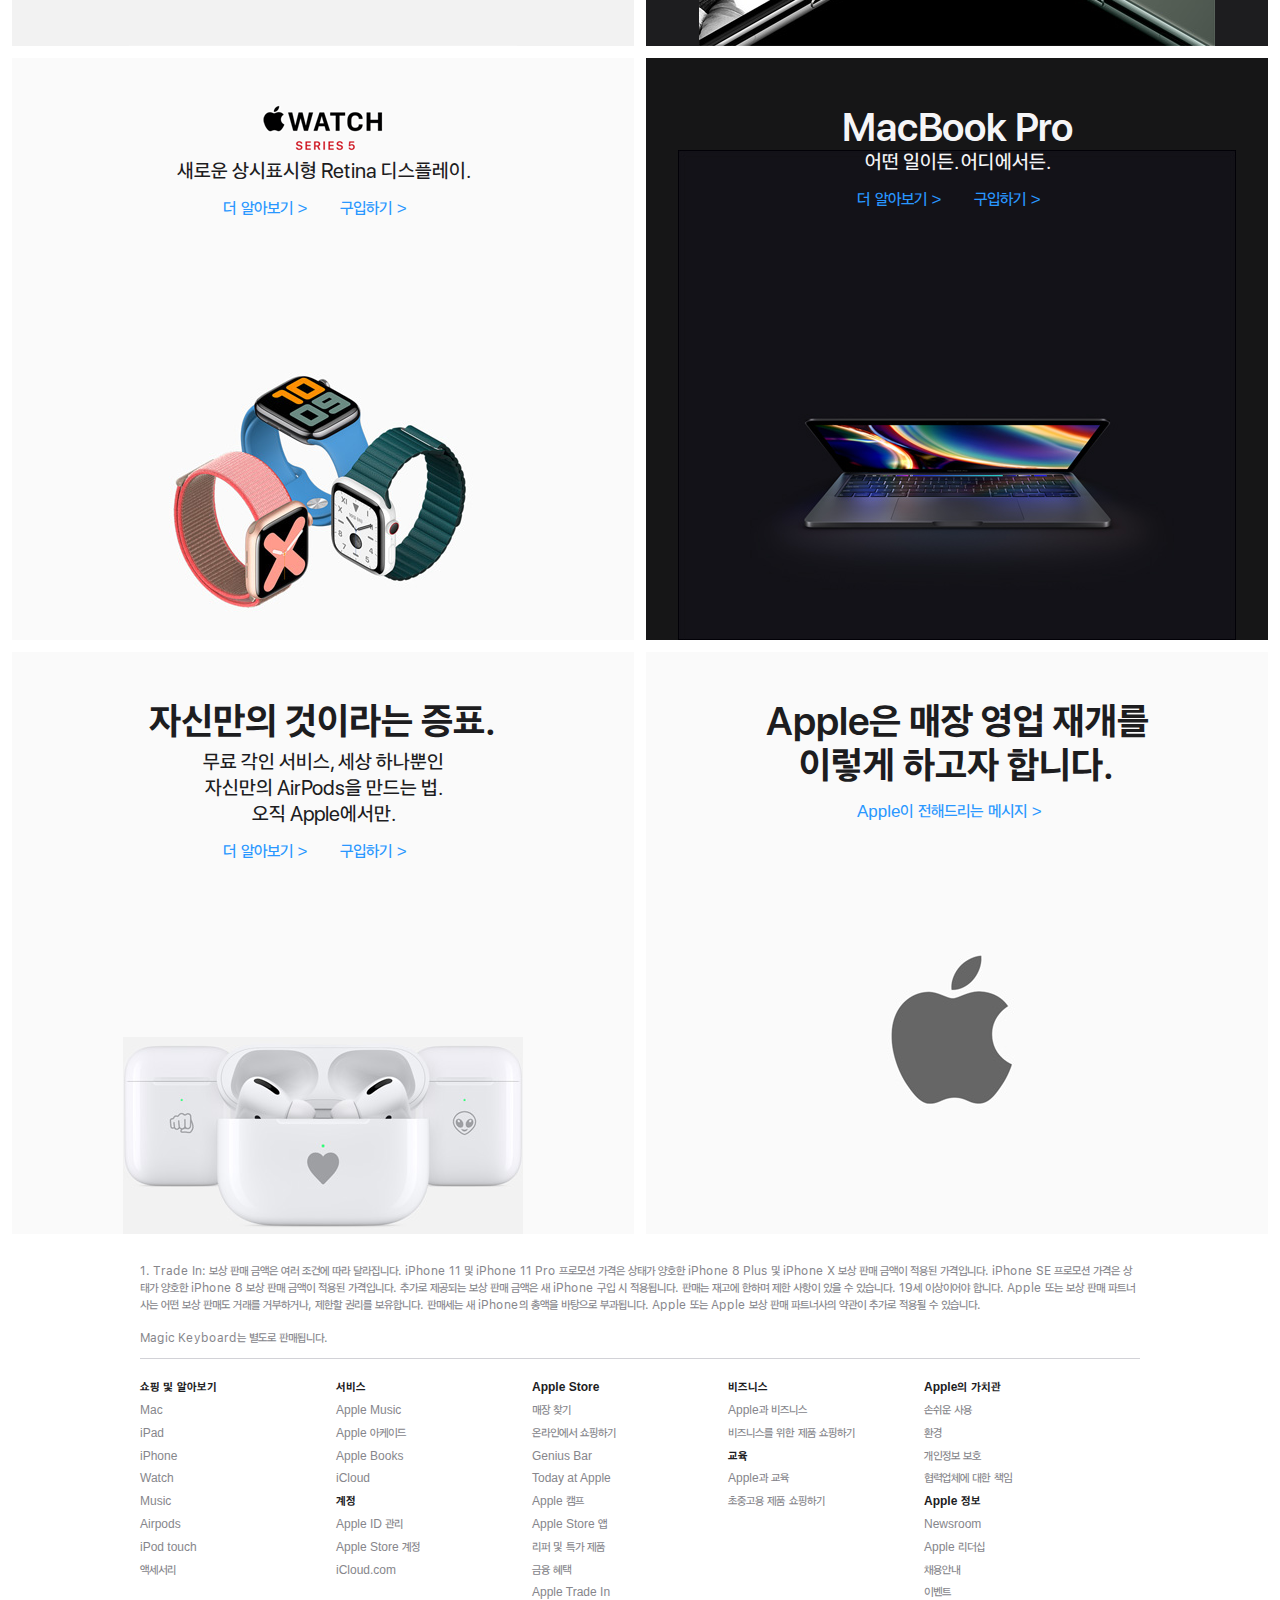
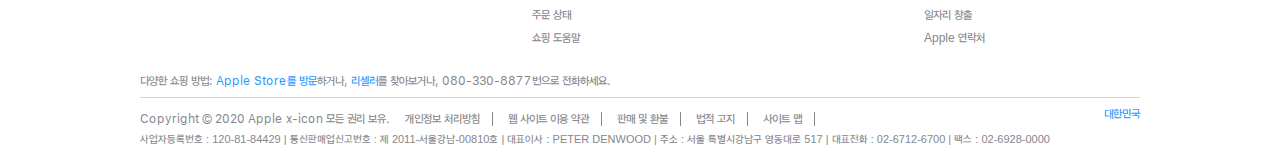
==== commit 12c54778: "Update index.html" ====
--- a/index.html
+++ b/index.html
@@ -1,7 +1,7 @@
 <html lang="ko">
 <head>
    
-   <title>Apple</title>
+   <title>Apple / by 안재민</title>
 
    <meta charset="UTF-8">
    <meta name="viewport" content="width=device-width, initial-scale=1.0">
@@ -25,41 +25,80 @@
    <nav id="gnb"> 
       <ul class="nav_menu color_white_245"> 
          <li class="nav_menu_logo"><a href="index.html"><img src="img/nav_logo.svg"></a></li>
-         <a href="mac/mac1.html" class="text_decoration_none"><li class="nav_menu_item">Mac</li></a>
+         <a href="mac/mac.html" class="text_decoration_none"><li class="nav_menu_item">Mac</li></a>
          <a href="ipad/ipad.html"><li class="nav_menu_item">iPad</li></a>
          <a href="iphone/iphone.html"><li class="nav_menu_item">iPhone</li></a>
-         <a href="watch/watch.html"><li class="nav_menu_item">Watch</li></a>
-      <!-- <ul>
-         <li>sub li 1</li>
-         <li>sub li 2</li>
-         <li>sub li 3</li>
-      </ul> -->
-
+         <a href="watch/watch.html">
+         <li class="nav_menu_item">Watch</li></a>
          <a href="music/music.html"><li class="nav_menu_item">Music</li></a>
          <a href="support/support.html"><li class="nav_menu_item">고객지원</li></a>
          <a href=""><li class="nav_menu_item"><img src="img/nav_search.svg"></li></a>
-         <a href=""><li class="nav_menu_item"><img src="img/nav_store.svg"></li></a>
-         
+         <a href=""><li class="nav_menu_item"><img src="img/nav_store.svg"></li>
+        
       </ul>
    </nav>
 
    <nav id="gnb_m">
-      <ul class="nav_menu_m">
-         <li class="nav_menu_m_item">
-            <a href="" class="nav_menu_m_button">
-               <span></span>
-               <span></span>
-               <span></span>
-            </a>
-         </li>
+      <ul class="nav_menu_m" >
+         <a href="#" onclick="gnbOnOff();">
+            <li class="nav_menu_m_button"> 
+                  <span id="nav_menu_m_button_span_1"></span>
+                  <span id="nav_menu_m_button_span_2"></span>
+                  <span id="nav_menu_m_button_span_3"></span>
+            </li> 
+          </a>
+        
          <li class="nav_menu_m_logo">
             <a href="index.html"><img src="img/nav_logo.svg"></a>
          </li>
          <li class="nav_menu_m_item">
             <a href=""><img src="img/nav_store.svg"></a>
          </li>
+
+      </ul>
+
+      <ul class="nav_menu_m_open color_white_245">
+
+         <div class="nav_menu_m_open_search">
+            <input type="search" placeholder="&#128269; &nbsp; apple.com 검색">
+         </div>
+          <a href="mac/mac.html" class="text_decoration_none"><li class="nav_menu_item">Mac</li></a>
+         <a href="ipad/ipad.html"><li class="nav_menu_item">iPad</li></a>
+         <a href="iphone/iphone.html"><li class="nav_menu_item">iPhone</li></a>
+         <a href="watch/watch.html">
+         <li class="nav_menu_item">Watch</li></a>
+         <a href="music/music.html"><li class="nav_menu_item">Music</li></a>
+         <a href="support/support.html"><li class="nav_menu_item">고객지원</li></a>
+
+
       </ul>
    </nav>
+
+   <!-- <nav id="gnb_m_open"> 
+
+      <div class="nav_menu_m_open_button" onclick="gnbOff();">
+         <span></span>
+         <span></span>
+      </div>  
+      
+      <ul class="nav_menu_m_open color_white_245"> 
+         <div class="nav_menu_m_open_logo"><a href="index.html"><img src="img/nav_logo.svg"></a></div>
+
+         <div class="nav_menu_m_open_search">
+            <input type="search" placeholder="&#128269; &nbsp; apple.com 검색">
+         </div>
+
+         <a href="mac/mac.html" class="text_decoration_none"><li class="nav_menu_item">Mac</li></a>
+         <a href="ipad/ipad.html"><li class="nav_menu_item">iPad</li></a>
+         <a href="iphone/iphone.html"><li class="nav_menu_item">iPhone</li></a>
+         <a href="watch/watch.html">
+         <li class="nav_menu_item">Watch</li></a>
+         <a href="music/music.html"><li class="nav_menu_item">Music</li></a>
+         <a href="support/support.html"><li class="nav_menu_item">고객지원</li></a>
+         
+      </ul>
+   </nav> -->
+
 </header>
 
 <main>
@@ -103,7 +142,7 @@
 
       <!-- Hero iPad pro begin -->
       <div class="hero_ipadpro bg_color_gray_250">
-         <h2 class="text_align_center color_dark">iPad Pro</h2>
+         <h2 class="text_align_center color_dark">iPhone Pro</h2>
          <h3 class="text_align_center color_dark margin_top_6">당신의 다음 컴퓨터는 컴퓨터가 아니다.</h3>
          <div class="link_more_wrap">
             <a href="">더 알아보기</a> &#62;
@@ -214,7 +253,7 @@
       <div class="footer_menu"> <!-- 전체 그룹핑 -->
          <div class="footer_menu_column"> <!-- 1단 -->
             <ul class="footer_menu_group">
-               <li class="footer_menu_item font_weight_600 color_gray_29">쇼핑 및 알아보기<span>+</span></li>
+               <li class="footer_menu_item font_weight_600 color_gray_29">쇼핑 및 알아보기 <span>+</span></li>
                <li class="footer_menu_item"><a href="" class="footer_menu_item_text">Mac</a></li>
                <li class="footer_menu_item"><a href="">iPad</a></li>
                <li class="footer_menu_item"><a href="">iPhone</a></li>
@@ -225,16 +264,18 @@
                <li class="footer_menu_item"><a href="">액세서리</a></li>
             </ul>
          </div>
+         
          <div class="footer_menu_column"> <!-- 2단 -->
             <ul class="footer_menu_group">
-               <li>서비스<span>+</span></li>
+               <li>서비스 <span>+</span></li>
                <li><a href="">Apple Music</a></li>
                <li><a href="">Apple 아케이드</a></li>
                <li><a href="">Apple Books</a></li>
                <li><a href="">iCloud</a></li>
             </ul>
-            <ul class="footer_menu_group">
-               <li>계정<span>+</span></li>
+          
+            <ul class="footer_menu_group">
+               <li>계정 <span>+</span></li>
                <li><a href="">Apple ID 관리</a></li>
                <li><a href="">Apple Store 계정</a></li>
                <li><a href="">iCloud.com</a></li>
@@ -243,7 +284,7 @@
 
          <div class="footer_menu_column"> <!-- 3단 -->
             <ul class="footer_menu_group">
-               <li>Apple Store<span>+</span></li>
+               <li>Apple Store <span>+</span></li>
                <li><a href="">매장 찾기</a></li>
                <li><a href="">온라인에서 쇼핑하기</a></li>
                <li><a href="">Genius Bar</a></li>
@@ -259,26 +300,28 @@
          </div>
          <div class="footer_menu_column"> <!-- 4단 -->
             <ul class="footer_menu_group">
-               <li>비즈니스<span>+</span></li>
+               <li>비즈니스 <span>+</span></li>
                <li><a href="">Apple과 비즈니스</a></li>
                <li><a href="">비즈니스를 위한 제품 쇼핑하기</a></li>
             </ul>
-            <ul class="footer_menu_group">
-               <li>교육<span>+</span></li>
+          
+            <ul class="footer_menu_group">
+               <li>교육 <span>+</span></li>
                <li><a href="">Apple과 교육</a></li>
                <li><a href="">초중고용 제품 쇼핑하기</a></li>
             </ul>
          </div>
          <div class="footer_menu_column"> <!-- 5단 -->
             <ul class="footer_menu_group">
-               <li>Apple의 가치관<span>+</span></li>
+               <li>Apple의 가치관 <span>+</span></li>
                <li><a href="">손쉬운 사용</a></li>
                <li><a href="">환경</a></li>
                <li><a href="">개인정보 보호</a></li>
                <li><a href="">협력업체에 대한 책임</a></li>
             </ul>
-            <ul class="footer_menu_group">
-               <li>Apple 정보<span>+</span></li>
+          
+            <ul class="footer_menu_group">
+               <li>Apple 정보 <span>+</span></li>
                <li><a href="">Newsroom</a></li>
                <li><a href="">Apple 리더십</a></li>
                <li><a href="">채용안내</a></li>
@@ -293,19 +336,50 @@
       <p class="footer_contact">다양한 쇼핑 방법: <a href="">Apple Store를 방문</a>하거나, <a href="">리셀러</a>를 찾아보거나, 080-330-8877번으로 전화하세요.</p>
 
       <div class="footer_copyright_wrap">
-         <p class="footer_copyright"><span>Copyright © 2020 Apple Inc. 모든 권리 보유.</span> <a href="">개인정보 처리방침</a> <a href="">웹 사이트 이용 약관</a> <a href="">판매 및 환불</a> <a href="">법적 고지</a> <a href="">사이트 맵</a></p> 
+         <p class="footer_copyright">
+            <span>Copyright © 2020 Apple x-icon 모든 권리 보유.</span> <a href="">개인정보 처리방침</a> <a href="">웹 사이트 이용 약관</a> <a href="">판매 및 환불</a> <a href="">법적 고지</a> <a href="">사이트 맵</a></p> 
          <p class="footer_global"><a href="">대한민국</a></p>
       </div>
 
       <p class="footer_address">
          <span>사업자등록번호 : 120-81-84429 |</span> <span>통신판매업신고번호 : 제 2011-서울강남-00810호 |</span>
-         <span>대표이사 : PETER DENWOOD |</span>
-         <span>주소 : 서울 특별시강남구 영동대로 517 |</span>
-         <span>대표전화 : 02-6712-6700 |</span> 
-         <span>팩스 : 02-6928-0000</span></p>
+         <span>대표이사 : PETER DENWOOD |
+          주소 : 서울 특별시강남구 영동대로 517 |</span>
+         <span>대표전화 : 02-6712-6700 |   팩스 : 02-6928-0000</span></p>
    </div>
 
 </footer>
 
+<script>
+
+   var gnbOpenState = 0;
+
+   function gnbOnOff() {
+
+      if ( gnbOpenState == 0) {  
+
+         document.getElementById("gnb_m").style = "height:100%; background:rgba(0,0,0,1);";
+
+         document.getElementById("nav_menu_m_button_span_1").style=" transform: rotate(45deg); top:22px;";
+         document.getElementById("nav_menu_m_button_span_2").style=" visibility: hidden;";
+         document.getElementById("nav_menu_m_button_span_3").style=" transform: rotate(-45deg); top:22px;";
+
+
+         gnbOpenState = 1;
+      }
+       else { document.getElementById("gnb_m").style = "height:44px; background:rgba(0,0,0,0.8);";
+
+       document.getElementById("nav_menu_m_button_span_1").style=" transform: rotate(0deg); top:16px;";
+       document.getElementById("nav_menu_m_button_span_2").style=" visibility: visible;";
+       document.getElementById("nav_menu_m_button_span_3").style=" transform: rotate(0deg); top:28px;";
+
+       gnbOpenState = 0;
+      }
+   }
+
+
+
+</script>
+
 </body>
-</html>+</html>
